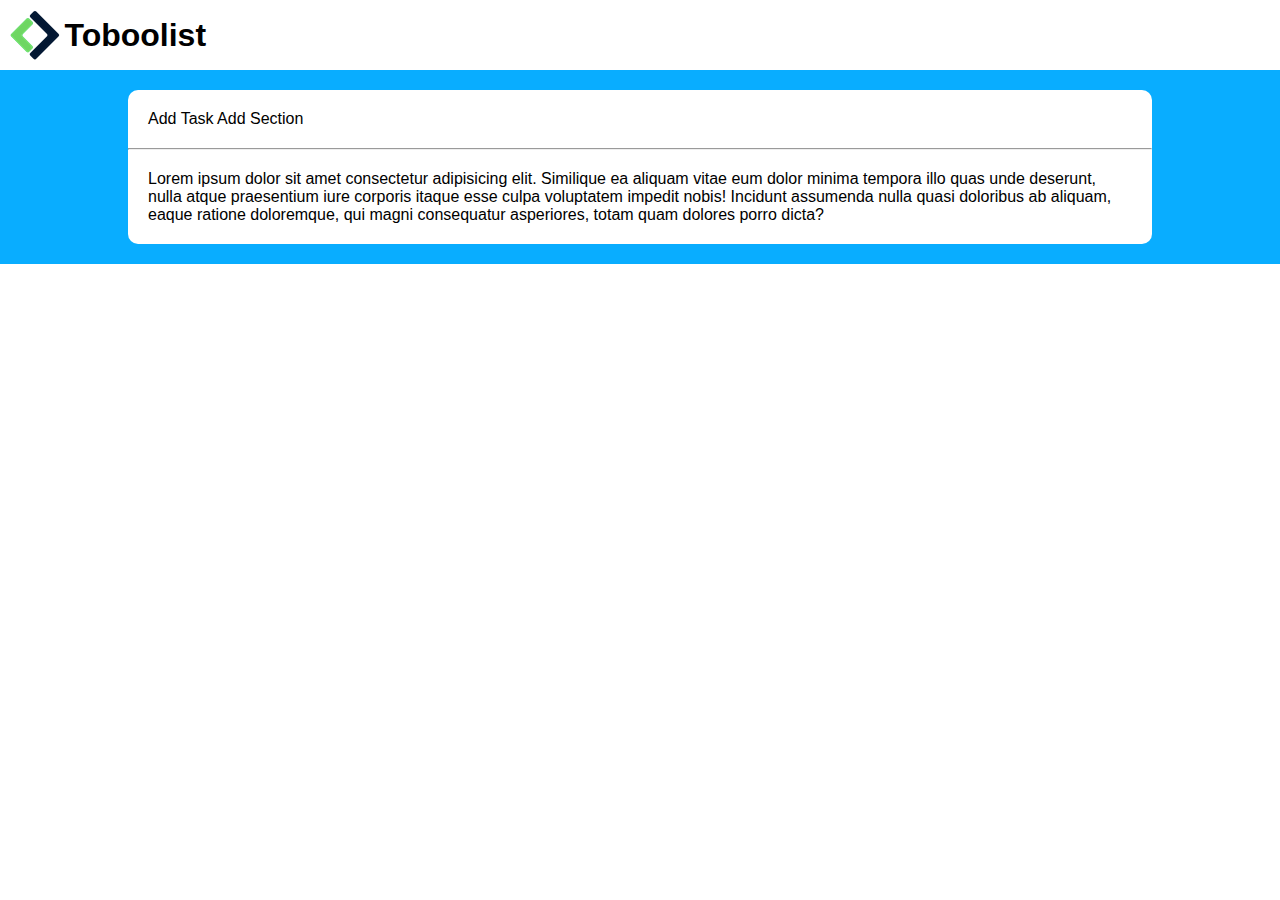
==== index.html @ 70f19431 "Struttura HTML CSS, creazione pruima parte del body (usato un colore differente per vedere effetivam" ====
<!DOCTYPE html>
<html lang="en">
    <head>
        <meta charset="UTF-8">
        <meta name="viewport" content="width=device-width, initial-scale=1.0">
        <title>Toboolist</title>
        <link rel="stylesheet" href="./css/style.css">
    </head>
    <body>
        <!--Header-->
        <header>
             <img src="./img/Logo.png" alt="Logo Boolean">
             <h1>Toboolist</h1> 
        </header>

        <!--Main-->
        <main>
            <div class="container">

                <!--Button-->
                <section>
                    <div class="main-buttons">
                        <span id="blu-button">Add Task</span>
                        <span id="white-button">Add Section</span>
                    </div>
                </section>
                
                <hr id="line">

                <!--Tasks-->
                <section>
                    <div class="tasks-container">
                        Lorem ipsum dolor sit amet consectetur adipisicing elit. Similique ea aliquam vitae eum dolor minima tempora illo quas unde deserunt, nulla atque praesentium iure corporis itaque esse culpa voluptatem impedit nobis! Incidunt assumenda nulla quasi doloribus ab aliquam, eaque ratione doloremque, qui magni consequatur asperiores, totam quam dolores porro dicta?
                    </div>
                </section>
                
            </div>
        </main>
    </body>
</html>
---- css/style.css ----
/*Reset*/
*{
    padding:0;
    margin:0;
    box-sizing: border-box;
    font-family: Arial, Helvetica, sans-serif;
}

/*General*/
.container{
    width: 80%;
    margin:0 auto;
}

/*Header*/

header{
    padding:10px;
}

header img, header h1{
    vertical-align: middle;
}

h1{
    display:inline;
}

/*Main*/

main{
    background-color: #09adff;
    padding: 20px 0;
}

.main-buttons{
    background-color: white;
    padding:20px;
    border-top-left-radius:10px; 
    border-top-right-radius:10px; 
}

#line{
    color: rgb(232, 232, 232);
}



.tasks-container{
    background-color: white;
    padding:20px; 
    border-radius:0px 0px 10px 10px;
}
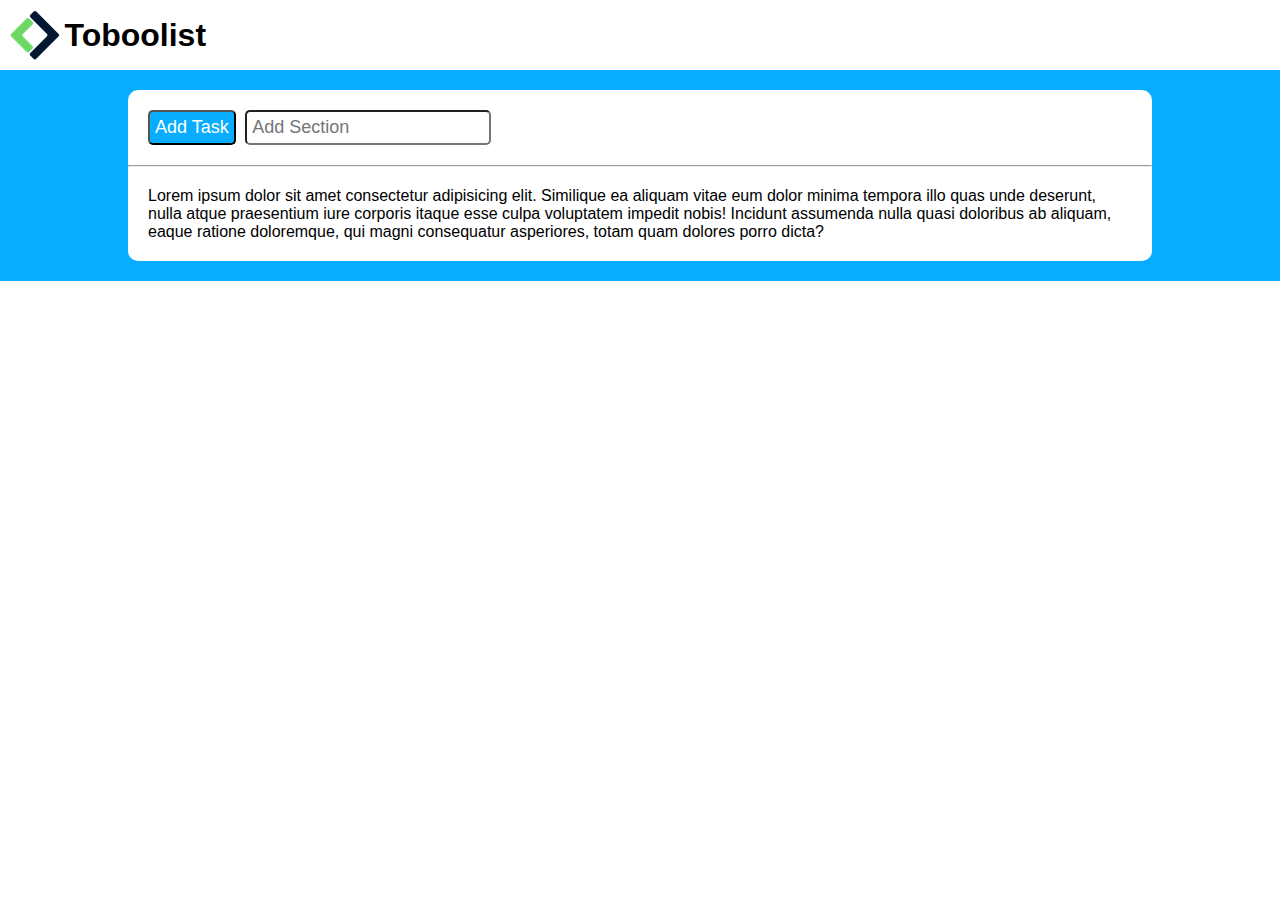
==== commit 64d607ba: "Sistemato i bottoni della prima parte del main" ====
--- a/index.html
+++ b/index.html
@@ -18,12 +18,12 @@
             <div class="container">
 
                 <!--Button-->
-                <section>
+                <nav>
                     <div class="main-buttons">
-                        <span id="blu-button">Add Task</span>
-                        <span id="white-button">Add Section</span>
+                        <button id="blue-button">Add Task</button>
+                        <input type="text" placeholder="Add Section" id="white-button">
                     </div>
-                </section>
+                </nav>
                 
                 <hr id="line">
 
--- a/css/style.css
+++ b/css/style.css
@@ -40,11 +40,25 @@
     border-top-right-radius:10px; 
 }
 
-#line{
-    color: rgb(232, 232, 232);
+#blue-button{
+    background-color: #09adff;    
+    padding:5px; 
+    border-radius: 5px;
+    color: white;
+    font-size: 18px;
 }
 
+#white-button{
+    background-color: white;
+    padding:5px; 
+    border-radius: 5px; 
+    font-size: 18px;
+    margin-left: 5px;
+}
 
+#line{
+    color: rgba(244, 244, 244, 0.883);
+}
 
 .tasks-container{
     background-color: white;
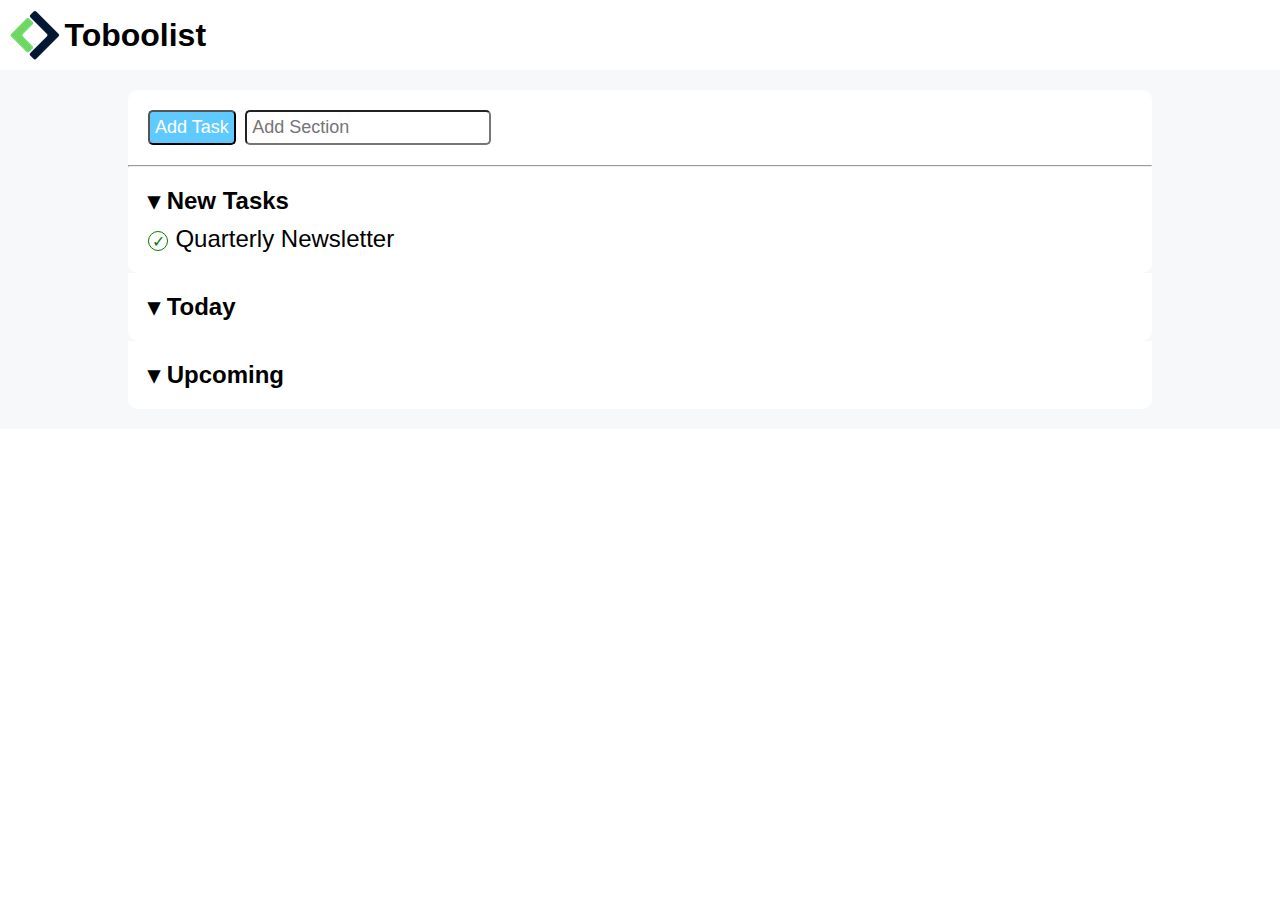
==== commit 4a8433de: "Continuo creazione parte main e separazioni in classi" ====
--- a/index.html
+++ b/index.html
@@ -9,7 +9,7 @@
     <body>
         <!--Header-->
         <header>
-             <img src="./img/Logo.png" alt="Logo Boolean">
+             <img src="./img/Logo.png" alt="Logo Boolean" id="Logo">
              <h1>Toboolist</h1> 
         </header>
 
@@ -27,12 +27,29 @@
                 
                 <hr id="line">
 
-                <!--Tasks-->
-                <section>
-                    <div class="tasks-container">
-                        Lorem ipsum dolor sit amet consectetur adipisicing elit. Similique ea aliquam vitae eum dolor minima tempora illo quas unde deserunt, nulla atque praesentium iure corporis itaque esse culpa voluptatem impedit nobis! Incidunt assumenda nulla quasi doloribus ab aliquam, eaque ratione doloremque, qui magni consequatur asperiores, totam quam dolores porro dicta?
-                    </div>
+                <!--New Tasks-->
+                <section class="tasks-container">
+                     <h2>&blacktriangledown; New Tasks</h2>
+
+                     <div class="line-space">
+                        <span class="circle-check">&check;</span>
+                        <span class="task-text">Quarterly Newsletter</span>
+                        <span class="task-editorial"></span>
+                     </div>
+
                 </section>
+
+                <!--Today-->
+                <section class="tasks-container">
+                    <h2>&blacktriangledown; Today</h2>
+                </section>
+
+
+                <!--Upcoming-->
+                <section class="tasks-container">
+                    <h2>&blacktriangledown; Upcoming</h2>
+                </section> 
+
                 
             </div>
         </main>
--- a/css/style.css
+++ b/css/style.css
@@ -29,7 +29,7 @@
 /*Main*/
 
 main{
-    background-color: #09adff;
+    background-color: #f7f8f9;
     padding: 20px 0;
 }
 
@@ -41,7 +41,7 @@
 }
 
 #blue-button{
-    background-color: #09adff;    
+    background-color: #5fcaff;    
     padding:5px; 
     border-radius: 5px;
     color: white;
@@ -57,11 +57,31 @@
 }
 
 #line{
-    color: rgba(244, 244, 244, 0.883);
+    color: rgba(255, 255, 255, 0.652);
 }
 
 .tasks-container{
     background-color: white;
     padding:20px; 
     border-radius:0px 0px 10px 10px;
+}
+
+.circle-check{
+    display: inline-block;
+    border: 1px solid green;
+    border-radius: 50%;
+    width: 20px;
+    height: 20px;
+    color: green;
+    text-align: center;
+    line-height: 20px;
+}
+
+.task-text{
+    font-size: 24px;
+    padding-left:3px;
+}
+
+.line-space{
+    margin-top: 10px;
 }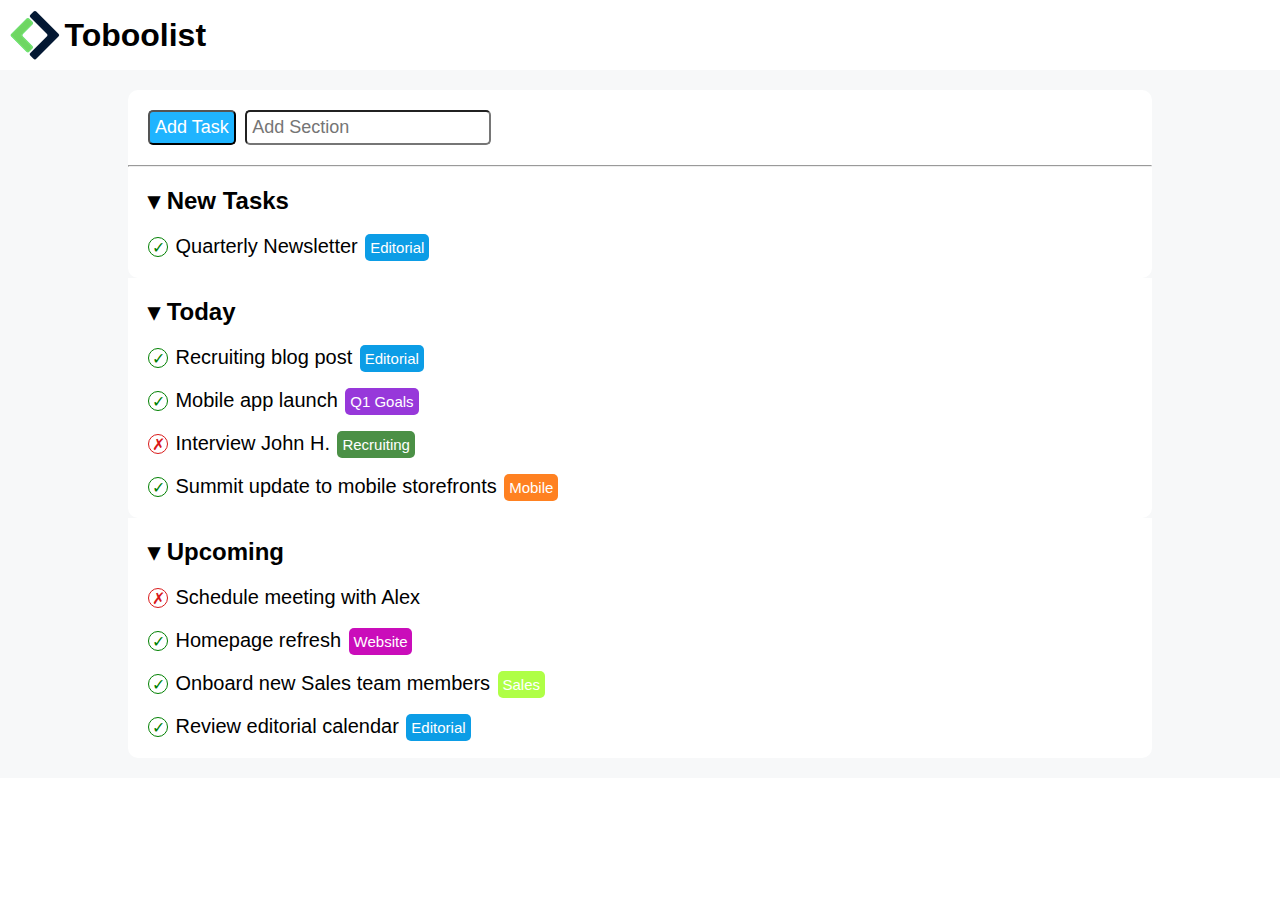
==== commit 56793217: "Sistemate task sia HTML che CSS" ====
--- a/index.html
+++ b/index.html
@@ -29,28 +29,74 @@
 
                 <!--New Tasks-->
                 <section class="tasks-container">
-                     <h2>&blacktriangledown; New Tasks</h2>
 
-                     <div class="line-space">
+                    <h2>&blacktriangledown; New Tasks</h2>
+
+                    <div class="task">
                         <span class="circle-check">&check;</span>
                         <span class="task-text">Quarterly Newsletter</span>
-                        <span class="task-editorial"></span>
-                     </div>
-
+                        <span class="task-editorial">Editorial</span>
+                    </div>
                 </section>
 
                 <!--Today-->
                 <section class="tasks-container">
+
                     <h2>&blacktriangledown; Today</h2>
+
+                    <div class="task">
+                        <span class="circle-check">&check;</span>
+                        <span class="task-text">Recruiting blog post</span>
+                        <span class="task-editorial">Editorial</span>
+                    </div>
+
+                    <div class="task">
+                        <span class="circle-check">&check;</span>
+                        <span class="task-text">Mobile app launch</span>
+                        <span class="task-q1-goals">Q1 Goals</span>
+                    </div>
+
+                    <div class="task">
+                        <span class="cross-check">&cross;</span>
+                        <span class="task-text">Interview John H.</span>
+                        <span class="task-recruiting">Recruiting</span>
+                    </div>
+
+                    <div class="task">
+                        <span class="circle-check">&check;</span>
+                        <span class="task-text">Summit update to mobile storefronts</span>
+                        <span class="task-mobile">Mobile</span>
+                    </div>                    
                 </section>
-
 
                 <!--Upcoming-->
                 <section class="tasks-container">
+
                     <h2>&blacktriangledown; Upcoming</h2>
-                </section> 
 
-                
+                    <div class="task">
+                        <span class="cross-check">&cross;</span>
+                        <span class="task-text">Schedule meeting with Alex</span>
+                    </div>
+
+                    <div class="task">
+                        <span class="circle-check">&check;</span>
+                        <span class="task-text">Homepage refresh</span>
+                        <span class="task-website">Website</span>
+                    </div>
+                    
+                    <div class="task">
+                        <span class="circle-check">&check;</span>
+                        <span class="task-text">Onboard new Sales team members</span>
+                        <span class="task-sales">Sales</span>
+                    </div>
+
+                    <div class="task">
+                        <span class="circle-check">&check;</span>
+                        <span class="task-text">Review editorial calendar</span>
+                        <span class="task-editorial">Editorial</span>
+                    </div>
+                </section>               
             </div>
         </main>
     </body>
--- a/css/style.css
+++ b/css/style.css
@@ -41,7 +41,7 @@
 }
 
 #blue-button{
-    background-color: #5fcaff;    
+    background-color: #1fb4ff;    
     padding:5px; 
     border-radius: 5px;
     color: white;
@@ -77,11 +77,76 @@
     line-height: 20px;
 }
 
+.cross-check{
+    display: inline-block;
+    border: 1px solid rgb(217, 25, 25);
+    border-radius: 50%;
+    width: 20px;
+    height: 20px;
+    color: rgb(217, 25, 25);
+    text-align: center;
+    line-height: 20px;
+}
+
 .task-text{
-    font-size: 24px;
+    font-size: 20px;
     padding-left:3px;
 }
 
-.line-space{
-    margin-top: 10px;
+.task{
+    margin-top: 20px;
+}
+
+.task-editorial{
+    background-color: #0c9de6;
+    color: white;
+    padding: 5px;
+    margin-left: 3px;
+    border-radius:5px;
+    font-size: 15px;
+}
+
+.task-q1-goals{
+    background-color: #9738da;
+    color: white;
+    padding: 5px;
+    margin-left: 3px;
+    border-radius:5px;
+    font-size: 15px;
+}
+
+.task-recruiting{
+    background-color: #4b9046;
+    color: white;
+    padding: 5px;
+    margin-left: 3px;
+    border-radius:5px;
+    font-size: 15px;
+}
+
+.task-mobile{
+    background-color: #ff8121;
+    color: white;
+    padding: 5px;
+    margin-left: 3px;
+    border-radius:5px;
+    font-size: 15px;
+}
+
+.task-website{
+    background-color: #ca0dba;
+    color: white;
+    padding: 5px;
+    margin-left: 3px;
+    border-radius:5px;
+    font-size: 15px;
+}
+
+.task-sales{
+    background-color: #afff46;
+    color: white;
+    padding: 5px;
+    margin-left: 3px;
+    border-radius:5px;
+    font-size: 15px;
 }